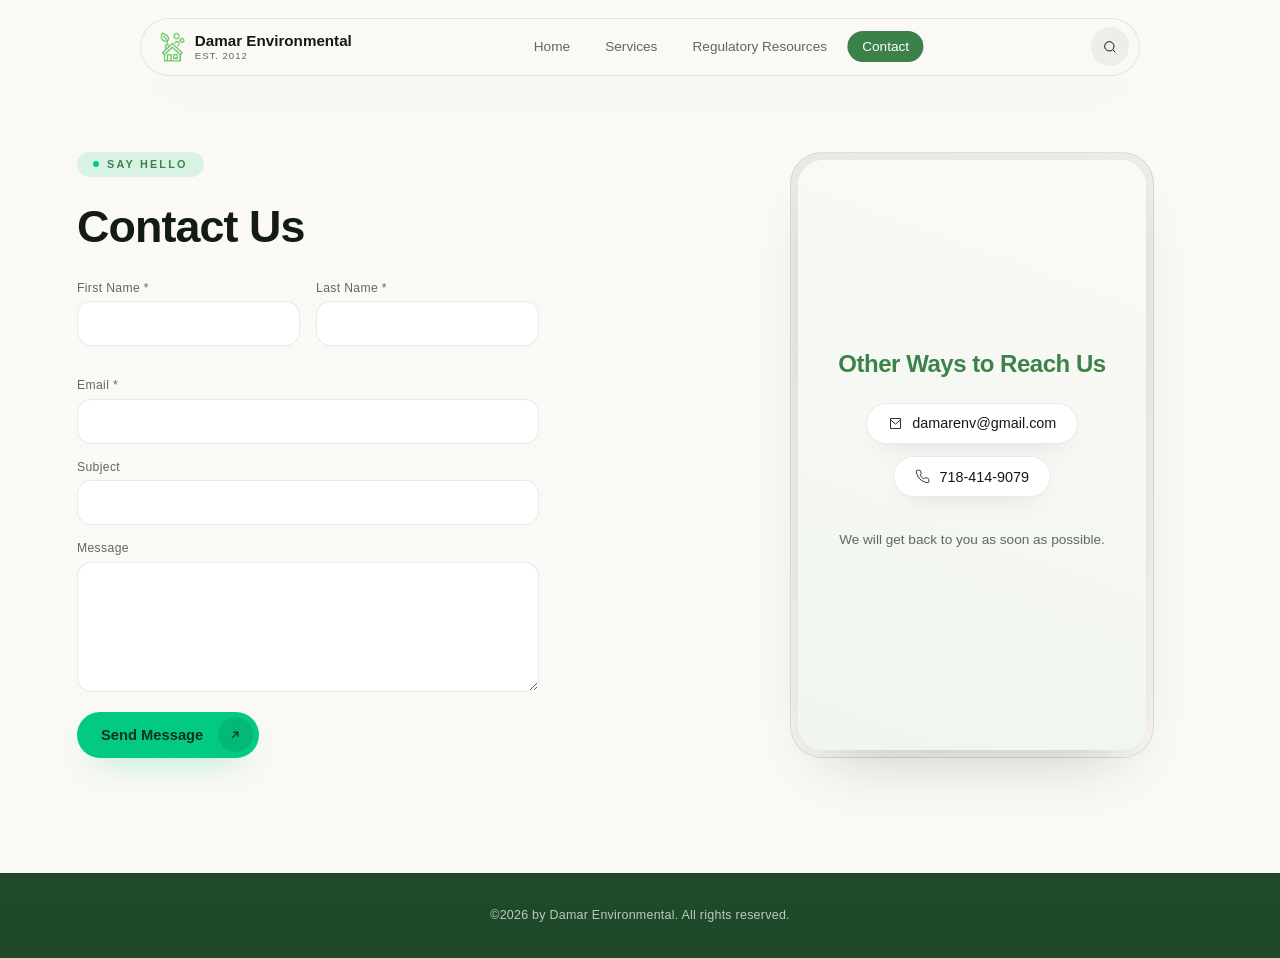
==== contact/index.html @ f77cf101 "Tighten vertical spacing between regulatory resource sections The Asbestos and Lead-Based Paint card" ====
<!DOCTYPE html>
<html lang="en">
<head>
<meta charset="UTF-8">
<meta name="viewport" content="width=device-width, initial-scale=1.0">
<title>Contact | Damar Environmental</title>
<link rel="stylesheet" href="../css/style.css">
</head>
<body>
<div class="grain"></div>

<nav class="site-nav">
  <div class="nav-row">
    <div class="brand">
      <img src="../images/logo-mark.png" alt="Damar Environmental logo" class="brand-logo">
      <div class="brand-text">
        <div class="name">Damar Environmental</div>
        <div class="est">Est. 2012</div>
      </div>
    </div>
    <ul class="main-nav">
      <li><a href="../index.html">Home</a></li>
      <li><a href="../services/index.html">Services</a></li>
      <li><a href="../regulatory-resources/index.html">Regulatory Resources</a></li>
      <li><a href="index.html" class="active">Contact</a></li>
    </ul>
    <div class="nav-actions">
      <button class="icon-btn search-btn" aria-label="Search" type="button">
        <svg class="icon-search" viewBox="0 0 24 24" fill="none" stroke="currentColor" stroke-width="1.4"><circle cx="11" cy="11" r="7"/><path d="M20 20l-3.5-3.5"/></svg>
        <svg class="icon-close" viewBox="0 0 24 24" fill="none" stroke="currentColor" stroke-width="1.4"><path d="M6 6l12 12M18 6L6 18"/></svg>
      </button>
      <button class="icon-btn nav-toggle" aria-label="Menu">
        <span></span><span></span><span></span>
      </button>
    </div>
    <div class="nav-search-wrap">
      <svg width="16" height="16" viewBox="0 0 24 24" fill="none" stroke="currentColor" stroke-width="1.4"><circle cx="11" cy="11" r="7"/><path d="M20 20l-3.5-3.5"/></svg>
      <input type="search" class="nav-search-input" placeholder="Search the regulations...">
    </div>
  </div>
</nav>

<div class="nav-overlay">
  <ul>
    <li><a href="../index.html">Home</a></li>
    <li><a href="../services/index.html">Services</a></li>
    <li><a href="../regulatory-resources/index.html">Regulatory Resources</a></li>
    <li><a href="index.html">Contact</a></li>
  </ul>
</div>

<section class="contact-wrap">
  <div class="container contact-form-col reveal">
    <div class="eyebrow">Say Hello</div>
    <h1>Contact Us</h1>
    <form onsubmit="alert('Thank You for Contacting Us!'); return false;">
      <div class="form-row">
        <div class="field">
          <label>First Name *</label>
          <input type="text" required>
        </div>
        <div class="field">
          <label>Last Name *</label>
          <input type="text" required>
        </div>
      </div>
      <div class="field">
        <label>Email *</label>
        <input type="email" required>
      </div>
      <div class="field">
        <label>Subject</label>
        <input type="text">
      </div>
      <div class="field">
        <label>Message</label>
        <textarea></textarea>
      </div>
      <button type="submit" class="btn">
        Send Message
        <span class="icon-circle">
          <svg width="14" height="14" viewBox="0 0 24 24" fill="none" stroke="currentColor" stroke-width="2"><path d="M7 17L17 7M9 7h8v8"/></svg>
        </span>
      </button>
    </form>
  </div>
  <div class="container contact-info-col reveal d1">
    <div class="bezel">
      <div class="bezel-inner" style="background-image:url('../images/building-bg.jpg');">
        <h2>Other Ways to Reach Us</h2>
        <div class="contact-chip">
          <svg width="15" height="15" viewBox="0 0 24 24" fill="none" stroke="currentColor" stroke-width="1.4"><path d="M4 4h16v16H4z"/><path d="M4 6l8 7 8-7"/></svg>
          damarenv@gmail.com
        </div>
        <div class="contact-chip">
          <svg width="15" height="15" viewBox="0 0 24 24" fill="none" stroke="currentColor" stroke-width="1.4"><path d="M22 16.9v3a2 2 0 0 1-2.2 2 19.8 19.8 0 0 1-8.6-3.1 19.5 19.5 0 0 1-6-6A19.8 19.8 0 0 1 2.1 4.2 2 2 0 0 1 4.1 2h3a2 2 0 0 1 2 1.7c.1.9.3 1.8.6 2.7a2 2 0 0 1-.5 2.1L8 9.7a16 16 0 0 0 6 6l1.2-1.2a2 2 0 0 1 2.1-.5c.9.3 1.8.5 2.7.6a2 2 0 0 1 1.7 2z"/></svg>
          718-414-9079
        </div>
        <p class="muted">We will get back to you as soon as possible.</p>
      </div>
    </div>
  </div>
</section>

<footer class="site-footer">
  &copy;2026 by Damar Environmental. All rights reserved.
</footer>

<script src="../js/main.js"></script>
</body>
</html>
---- css/style.css ----
@import url('https://api.fontshare.com/v2/css?f[]=clash-display@400,500,600,700&f[]=general-sans@400,500,600&display=optional');

:root {
  /* brand (kept from original site) */
  --green-dark: #3b8149;
  --green-deep: #1f4a2a;
  --green-accent: #02ca81;
  --green-accent-soft: rgba(2, 202, 129, 0.13);

  /* new premium neutrals */
  --bg: #faf9f5;
  --bg-alt: #eef4ee;
  --ink: #121a15;
  --ink-soft: #5c6862;
  --white: #ffffff;
  --hairline: rgba(18, 26, 21, 0.09);
  --hairline-on-dark: rgba(255, 255, 255, 0.14);

  --font-display: 'Clash Display', 'General Sans', 'Plus Jakarta Sans', sans-serif;
  --font-body: 'General Sans', 'Plus Jakarta Sans', sans-serif;

  --ease: cubic-bezier(0.32, 0.72, 0, 1);
  --ease-soft: cubic-bezier(0.22, 0.61, 0.36, 1);

  --section-py: clamp(4.5rem, 9vw, 8rem);
}

* { box-sizing: border-box; }

html { scroll-behavior: smooth; }

body {
  margin: 0;
  padding: 0;
  min-height: 100vh;
  display: flex;
  flex-direction: column;
  font-family: var(--font-body);
  color: var(--ink);
  background: var(--bg);
  -webkit-font-smoothing: antialiased;
}

a { color: inherit; text-decoration: none; }
img { max-width: 100%; display: block; }
ul { margin: 0; padding: 0; }

h1, h2, h3, h4 {
  font-family: var(--font-display);
  letter-spacing: -0.02em;
  margin: 0;
}

.container {
  max-width: 1180px;
  margin: 0 auto;
  padding: 0 clamp(1.5rem, 4vw, 3rem);
}

/* ---------- grain overlay ---------- */
.grain {
  position: fixed;
  inset: 0;
  z-index: 40;
  pointer-events: none;
  opacity: 0.035;
  mix-blend-mode: overlay;
  background-image: url("data:image/svg+xml,%3Csvg xmlns='http://www.w3.org/2000/svg' width='180' height='180'%3E%3Cfilter id='n'%3E%3CfeTurbulence type='fractalNoise' baseFrequency='0.9' numOctaves='2' stitchTiles='stitch'/%3E%3C/filter%3E%3Crect width='100%25' height='100%25' filter='url(%23n)'/%3E%3C/svg%3E");
}

/* ---------- eyebrow ---------- */
.eyebrow {
  display: inline-flex;
  align-items: center;
  gap: 0.5rem;
  padding: 0.4rem 1rem;
  border-radius: 999px;
  background: var(--green-accent-soft);
  color: var(--green-dark);
  font-size: 0.68rem;
  letter-spacing: 0.2em;
  text-transform: uppercase;
  font-weight: 600;
  margin-bottom: 1.5rem;
}

.eyebrow::before {
  content: "";
  width: 6px;
  height: 6px;
  border-radius: 50%;
  background: var(--green-accent);
  flex-shrink: 0;
}

.eyebrow.on-dark {
  background: rgba(255,255,255,0.12);
  color: #d8f5e6;
}
.eyebrow.on-dark::before { background: #b7f3d8; }

/* ---------- floating pill nav ---------- */
.site-nav {
  position: fixed;
  top: 1.1rem;
  left: 50%;
  transform: translateX(-50%);
  z-index: 100;
  width: min(1000px, calc(100% - 1.5rem));
  background: rgba(250, 249, 245, 0.72);
  backdrop-filter: blur(20px) saturate(160%);
  -webkit-backdrop-filter: blur(20px) saturate(160%);
  border: 1px solid var(--hairline);
  border-radius: 999px;
  box-shadow: 0 24px 48px -28px rgba(18, 26, 21, 0.35);
  transition: box-shadow 0.5s var(--ease);
}

.site-nav .nav-row {
  position: relative;
  display: flex;
  align-items: center;
  justify-content: space-between;
  gap: 1rem;
  padding: 0.55rem 0.6rem 0.55rem 1.1rem;
}

.brand, .main-nav {
  transition: opacity 0.35s var(--ease);
}

.site-nav.search-active .brand,
.site-nav.search-active .main-nav {
  opacity: 0;
  pointer-events: none;
}

.nav-actions { position: relative; z-index: 3; }

/* expanding search bar */
.nav-search-wrap {
  position: absolute;
  inset: 0.35rem 0.35rem 0.35rem 0.35rem;
  z-index: 2;
  border-radius: 999px;
  background: var(--bg);
  display: flex;
  align-items: center;
  gap: 0.7rem;
  padding: 0 0.5rem 0 1.3rem;
  transform-origin: right center;
  transform: scaleX(0.04);
  opacity: 0;
  pointer-events: none;
  transition: transform 0.65s var(--ease), opacity 0.35s var(--ease);
}

.site-nav.search-active .nav-search-wrap {
  transform: scaleX(1);
  opacity: 1;
  pointer-events: auto;
}

.nav-search-wrap svg {
  flex-shrink: 0;
  color: var(--ink-soft);
  opacity: 0;
  transition: opacity 0.3s var(--ease);
}

.nav-search-input {
  flex: 1;
  min-width: 0;
  border: none;
  background: transparent;
  font-family: inherit;
  font-size: 0.95rem;
  color: var(--ink);
  outline: none;
  opacity: 0;
  transition: opacity 0.3s var(--ease);
}

.site-nav.search-active .nav-search-wrap svg,
.site-nav.search-active .nav-search-input {
  opacity: 1;
  transition-delay: 0.2s;
}

.brand {
  display: flex;
  align-items: center;
  gap: 0.6rem;
  flex-shrink: 0;
}

.brand svg { flex-shrink: 0; }

.brand-logo {
  height: 34px;
  width: auto;
  flex-shrink: 0;
}

.brand-text .name {
  font-family: var(--font-display);
  font-weight: 600;
  font-size: 0.95rem;
  line-height: 1.15;
  color: var(--ink);
}

.brand-text .est {
  font-size: 0.6rem;
  letter-spacing: 0.1em;
  color: var(--ink-soft);
  text-transform: uppercase;
}

.main-nav {
  position: relative;
  display: flex;
  gap: 0.4rem;
  list-style: none;
  font-size: 0.85rem;
  font-weight: 500;
}

.main-nav a {
  position: relative;
  z-index: 1;
  display: block;
  padding: 0.5rem 0.9rem;
  border-radius: 999px;
  color: var(--ink-soft);
  transition: color 0.4s var(--ease);
}

.main-nav a:hover { color: var(--ink); }

.main-nav a.pill-target { color: var(--white); }

.nav-pill {
  position: absolute;
  top: 0;
  left: 0;
  z-index: 0;
  border-radius: 999px;
  background: var(--green-dark);
  pointer-events: none;
  transition: transform 0.5s var(--ease), width 0.5s var(--ease), height 0.5s var(--ease);
}

.nav-pill.no-anim { transition: none; }

.nav-actions {
  display: flex;
  align-items: center;
  gap: 0.5rem;
}

.icon-btn {
  width: 2.4rem;
  height: 2.4rem;
  border-radius: 50%;
  display: inline-flex;
  align-items: center;
  justify-content: center;
  background: rgba(18,26,21,0.05);
  border: none;
  cursor: pointer;
  flex-shrink: 0;
  transition: background 0.4s var(--ease);
}

.icon-btn:hover { background: rgba(18,26,21,0.1); }

.icon-btn svg { width: 16px; height: 16px; }

.search-btn { position: relative; }

.search-btn svg {
  position: absolute;
  top: 50%;
  left: 50%;
  transform: translate(-50%, -50%);
  transition: opacity 0.35s var(--ease), transform 0.35s var(--ease);
}

.search-btn .icon-close { opacity: 0; transform: translate(-50%, -50%) rotate(-45deg); }

.site-nav.search-active .search-btn .icon-search { opacity: 0; transform: translate(-50%, -50%) rotate(45deg); }
.site-nav.search-active .search-btn .icon-close { opacity: 1; transform: translate(-50%, -50%) rotate(0deg); }

/* hamburger (mobile only) */
.nav-toggle {
  display: none;
  position: relative;
}

.nav-toggle span {
  position: absolute;
  left: 0.7rem;
  right: 0.7rem;
  height: 1px;
  background: var(--ink);
  transition: transform 0.5s var(--ease), opacity 0.3s var(--ease), top 0.5s var(--ease);
}

.nav-toggle span:nth-child(1) { top: 0.9rem; }
.nav-toggle span:nth-child(2) { top: 1.3rem; }
.nav-toggle span:nth-child(3) { top: 1.7rem; }

body.nav-open .nav-toggle span:nth-child(1) { top: 1.3rem; transform: rotate(45deg); }
body.nav-open .nav-toggle span:nth-child(2) { opacity: 0; }
body.nav-open .nav-toggle span:nth-child(3) { top: 1.3rem; transform: rotate(-45deg); }

.nav-overlay {
  position: fixed;
  inset: 0;
  z-index: 90;
  background: rgba(250,249,245,0.88);
  backdrop-filter: blur(30px);
  -webkit-backdrop-filter: blur(30px);
  display: flex;
  align-items: center;
  justify-content: center;
  opacity: 0;
  pointer-events: none;
  transition: opacity 0.5s var(--ease);
}

body.nav-open .nav-overlay { opacity: 1; pointer-events: auto; }

.nav-overlay ul {
  list-style: none;
  text-align: center;
}

.nav-overlay li { margin: 0.4rem 0; overflow: hidden; }

.nav-overlay a {
  display: inline-block;
  font-family: var(--font-display);
  font-size: clamp(1.8rem, 6vw, 3rem);
  font-weight: 500;
  color: var(--ink);
  transform: translateY(3rem);
  opacity: 0;
  transition: transform 0.7s var(--ease-soft), opacity 0.7s var(--ease-soft), color 0.3s;
}

body.nav-open .nav-overlay a { transform: translateY(0); opacity: 1; }
body.nav-open .nav-overlay li:nth-child(1) a { transition-delay: 0.05s; }
body.nav-open .nav-overlay li:nth-child(2) a { transition-delay: 0.12s; }
body.nav-open .nav-overlay li:nth-child(3) a { transition-delay: 0.19s; }
body.nav-open .nav-overlay li:nth-child(4) a { transition-delay: 0.26s; }

.nav-overlay a:hover { color: var(--green-dark); }

@media (max-width: 860px) {
  .main-nav, .nav-actions .icon-btn.search-btn, .nav-search-wrap { display: none; }
  .nav-toggle { display: block; width: 2.4rem; height: 2.4rem; }
}

/* ---------- buttons ---------- */
.btn {
  display: inline-flex;
  align-items: center;
  gap: 0.9rem;
  background: var(--green-accent);
  color: #06301f;
  font-family: var(--font-body);
  font-weight: 600;
  font-size: 0.92rem;
  padding: 0.35rem 0.4rem 0.35rem 1.5rem;
  border-radius: 999px;
  border: none;
  cursor: pointer;
  transition: transform 0.5s var(--ease), box-shadow 0.5s var(--ease);
  box-shadow: 0 16px 32px -18px rgba(2, 202, 129, 0.6);
}

.btn:active { transform: scale(0.97); }
.btn:hover { box-shadow: 0 20px 40px -16px rgba(2, 202, 129, 0.75); }

.btn .icon-circle {
  width: 2.2rem;
  height: 2.2rem;
  border-radius: 50%;
  background: rgba(6, 48, 31, 0.12);
  display: flex;
  align-items: center;
  justify-content: center;
  transition: transform 0.5s var(--ease);
  flex-shrink: 0;
}

.btn:hover .icon-circle { transform: translate(2px, -2px) scale(1.06); }

.btn.ghost {
  background: transparent;
  color: var(--ink);
  border: 1px solid var(--hairline);
  box-shadow: none;
}

.btn.ghost .icon-circle { background: rgba(18,26,21,0.06); }

.btn.on-dark {
  color: var(--white);
  background: rgba(255,255,255,0.12);
  border: 1px solid var(--hairline-on-dark);
  box-shadow: none;
}
.btn.on-dark .icon-circle { background: rgba(255,255,255,0.14); }

/* ---------- double-bezel cards ---------- */
.bezel {
  padding: 0.45rem;
  border-radius: 2rem;
  background: linear-gradient(160deg, rgba(18,26,21,0.07), rgba(18,26,21,0.015));
  border: 1px solid var(--hairline);
}

.bezel-inner {
  border-radius: 1.6rem;
  background: var(--white);
  box-shadow: inset 0 1px 1px rgba(255,255,255,0.7), 0 30px 60px -30px rgba(18, 26, 21, 0.25);
  padding: 2.2rem;
  height: 100%;
}

.bezel.on-green {
  background: rgba(255,255,255,0.1);
  border-color: rgba(255,255,255,0.16);
}
.bezel.on-green .bezel-inner {
  background: rgba(255,255,255,0.07);
  backdrop-filter: blur(16px);
  box-shadow: inset 0 1px 1px rgba(255,255,255,0.18);
  color: rgba(255,255,255,0.92);
}

/* ---------- footer ---------- */
.site-footer {
  background: var(--green-deep);
  color: rgba(255,255,255,0.7);
  text-align: center;
  padding: 2.2rem 1rem;
  font-size: 0.78rem;
  letter-spacing: 0.02em;
  margin-top: auto;
}

/* ---------- reveal-on-scroll ---------- */
.reveal {
  opacity: 0;
  transform: translateY(3.2rem);
  filter: blur(6px);
  transition: opacity 1s var(--ease-soft), transform 1s var(--ease-soft), filter 1s var(--ease-soft);
}
.reveal.is-visible { opacity: 1; transform: none; filter: blur(0); }
.reveal.d1 { transition-delay: 0.08s; }
.reveal.d2 { transition-delay: 0.16s; }
.reveal.d3 { transition-delay: 0.24s; }
.reveal.d4 { transition-delay: 0.32s; }

/* ================= HOME ================= */
.hero {
  padding: clamp(7.5rem, 14vw, 10rem) 0 clamp(3rem, 6vw, 5rem);
}

.hero-grid {
  display: grid;
  grid-template-columns: 1.05fr 0.95fr;
  gap: clamp(2rem, 5vw, 4rem);
  align-items: center;
}

.hero h1 {
  font-size: clamp(2.6rem, 5vw, 4.4rem);
  font-weight: 600;
  line-height: 1.04;
  color: var(--ink);
  margin-bottom: 1.6rem;
}

.hero p.lede {
  font-size: 1.08rem;
  line-height: 1.7;
  color: var(--ink-soft);
  max-width: 46ch;
  margin-bottom: 2.2rem;
}

.hero-media {
  position: relative;
  border-radius: 2.2rem;
  overflow: hidden;
  aspect-ratio: 4 / 5;
  transform: rotate(1.5deg);
  box-shadow: 0 60px 90px -40px rgba(18,26,21,0.35);
}

.hero-media video, .hero-media img {
  position: absolute;
  inset: 0;
  width: 100%;
  height: 100%;
  object-fit: cover;
}

.hero-media::after {
  content: "";
  position: absolute;
  inset: 0;
  background: linear-gradient(200deg, rgba(31,74,42,0.05), rgba(18,26,21,0.55));
}

@media (max-width: 860px) {
  .hero-grid { grid-template-columns: 1fr; }
  .hero-media { transform: none; aspect-ratio: 16/10; order: -1; }
}

/* vendors band */
.vendors-band {
  background: var(--green-dark);
  background-image: radial-gradient(circle at 15% 20%, rgba(2,202,129,0.35), transparent 45%),
                     radial-gradient(circle at 85% 80%, rgba(2,202,129,0.2), transparent 50%);
  color: #fff;
  padding: var(--section-py) 0;
}

.vendors-band h2 {
  font-size: clamp(1.6rem, 3vw, 2.2rem);
  font-weight: 500;
  max-width: 30ch;
  margin-bottom: 2.8rem;
}

.vendor-grid {
  display: grid;
  grid-template-columns: repeat(6, 1fr);
  grid-auto-rows: minmax(110px, auto);
  gap: 1rem;
}

.vendor-grid .bezel:nth-child(1) { grid-column: span 3; }
.vendor-grid .bezel:nth-child(2) { grid-column: span 2; }
.vendor-grid .bezel:nth-child(3) { grid-column: span 1; }
.vendor-grid .bezel:nth-child(4) { grid-column: span 2; }
.vendor-grid .bezel:nth-child(5) { grid-column: span 4; }

.vendor-grid .bezel-inner {
  display: flex;
  align-items: center;
  padding: 1.3rem 1.5rem;
  font-size: 0.92rem;
  font-weight: 500;
}

@media (max-width: 860px) {
  .vendor-grid { grid-template-columns: 1fr; }
  .vendor-grid .bezel { grid-column: span 1 !important; }
}

/* contact CTA band (home) */
.home-cta {
  padding: var(--section-py) 0;
  text-align: center;
}

.home-cta h2 {
  font-size: clamp(1.8rem, 3.4vw, 2.6rem);
  font-weight: 500;
  max-width: 22ch;
  margin: 0 auto 2.4rem;
}

.signup-row {
  display: flex;
  gap: 0.7rem;
  flex-wrap: wrap;
  justify-content: center;
  max-width: 520px;
  margin: 0 auto;
}

.signup-row input[type="email"] {
  flex: 1 1 240px;
  padding: 1rem 1.4rem;
  border-radius: 999px;
  border: 1px solid var(--hairline);
  background: var(--white);
  font-family: inherit;
  font-size: 0.92rem;
}

.signup-row input[type="email"]:focus {
  outline: none;
  border-color: var(--green-accent);
  box-shadow: 0 0 0 4px var(--green-accent-soft);
}

/* ================= PAGE BANNER (services / regulatory) ================= */
.page-banner {
  padding: clamp(8rem, 15vw, 11rem) 0 clamp(3rem, 6vw, 4rem);
  text-align: center;
}

.page-banner h1 {
  font-size: clamp(2.6rem, 6vw, 4.4rem);
  font-weight: 600;
  color: var(--ink);
  margin-bottom: 0.9rem;
}

.page-banner p { color: var(--ink-soft); font-size: 1rem; }

/* ================= SERVICES ================= */
.service-block { padding: var(--section-py) 0; }
.service-block.tight { padding-top: 0; }

.service-block h2 {
  color: var(--green-dark);
  font-size: clamp(1.4rem, 2.4vw, 1.8rem);
  font-weight: 600;
  margin-bottom: 1.3rem;
}

.service-block h3 {
  font-size: 1.1rem;
  font-weight: 600;
  color: var(--ink);
  margin: 1.8rem 0 0.7rem;
}

.service-block p, .service-block li {
  line-height: 1.75;
  color: var(--ink-soft);
  font-size: 0.98rem;
}

.service-block ul { padding-left: 1.2rem; }
.service-block li { margin-bottom: 0.4rem; }

.service-flex {
  display: grid;
  grid-template-columns: 1.4fr 1fr;
  gap: clamp(2rem, 5vw, 3.5rem);
  align-items: start;
}

@media (max-width: 860px) {
  .service-flex { grid-template-columns: 1fr; }
}

/* photo-bg cascade sections */
.photo-cascade {
  position: relative;
  padding: clamp(1.25rem, 2.5vw, 2rem) 0;
}

.photo-cascade:first-of-type { padding-top: clamp(2.5rem, 5vw, 4rem); }
.photo-cascade:last-of-type { padding-bottom: clamp(2.5rem, 5vw, 4rem); }

.photo-cascade-media {
  position: relative;
  border-radius: 2.2rem;
  overflow: hidden;
  min-height: 420px;
  background-size: cover;
  background-position: center;
  box-shadow: 0 50px 80px -40px rgba(18,26,21,0.35);
}

.photo-cascade-media::after {
  content: "";
  position: absolute;
  inset: 0;
  background: linear-gradient(200deg, rgba(31,74,42,0.15), rgba(18,26,21,0.72));
}

.photo-cascade-text {
  position: relative;
  z-index: 2;
  margin-top: -6rem;
  margin-left: clamp(1rem, 6vw, 4rem);
  max-width: 640px;
  transform: rotate(-1.2deg);
}

.photo-cascade-text .bezel-inner {
  padding: 2.4rem clamp(1.6rem, 4vw, 3rem);
  background: rgba(18, 26, 21, 0.85);
  backdrop-filter: blur(24px);
  -webkit-backdrop-filter: blur(24px);
  box-shadow: 0 30px 60px -30px rgba(18, 26, 21, 0.55);
}

.photo-cascade-text h2 { color: #fff; margin-bottom: 1rem; }
.photo-cascade-text p, .photo-cascade-text li { color: rgba(255,255,255,0.88); }
.photo-cascade-text ul { padding-left: 1.2rem; }

@media (max-width: 860px) {
  .photo-cascade-text { margin-top: 1.5rem; margin-left: 0; transform: none; }
}

.cta-block {
  text-align: center;
  padding: var(--section-py) 0 calc(var(--section-py) + 1rem);
}

.cta-block p {
  font-family: var(--font-display);
  font-weight: 500;
  font-size: clamp(1.3rem, 2.6vw, 1.9rem);
  max-width: 24ch;
  margin: 0 auto 2rem;
  line-height: 1.35;
  color: var(--ink);
}

/* ================= REGULATORY RESOURCES ================= */
.reg-section { padding: clamp(1.5rem, 3vw, 2.5rem) 0; }
.reg-section.tight { padding-top: 0; }
.reg-section:first-of-type { padding-top: clamp(2.5rem, 5vw, 4rem); }
.reg-section:last-of-type { padding-bottom: clamp(3.5rem, 7vw, 5.5rem); }

.reg-section > .container > h2 {
  color: var(--green-dark);
  font-size: clamp(1.4rem, 2.6vw, 1.9rem);
  font-weight: 600;
  margin-bottom: 2.2rem;
}

.reg-columns {
  display: grid;
  grid-template-columns: repeat(auto-fit, minmax(240px, 1fr));
  gap: 1.2rem;
}

.reg-columns .bezel-inner { padding: 1.8rem; }

.reg-columns h3 {
  font-size: 0.95rem;
  font-weight: 600;
  color: var(--ink);
  margin: 0 0 1rem;
  display: flex;
  align-items: center;
  gap: 0.6rem;
}

.reg-columns h3 svg { flex-shrink: 0; }

.reg-columns ul { list-style: none; }
.reg-columns li { margin-bottom: 0.9rem; padding-bottom: 0.9rem; border-bottom: 1px solid var(--hairline); }
.reg-columns li:last-child { margin-bottom: 0; padding-bottom: 0; border-bottom: none; }

.reg-columns a {
  color: var(--ink-soft);
  font-size: 0.86rem;
  line-height: 1.5;
  transition: color 0.3s;
}
.reg-columns a:hover { color: var(--green-dark); }

.reg-divider {
  height: 1px;
  background: var(--hairline);
  margin: 0;
}

/* ================= CONTACT ================= */
.contact-wrap {
  display: grid;
  grid-template-columns: 1fr 1fr;
  gap: clamp(1.5rem, 4vw, 3rem);
  padding: clamp(7.5rem, 13vw, 9.5rem) 0 var(--section-py);
}

@media (max-width: 860px) {
  .contact-wrap { grid-template-columns: 1fr; }
}

.contact-form-col h1 {
  font-size: clamp(2rem, 4vw, 2.8rem);
  font-weight: 600;
  margin-bottom: 1.8rem;
}

.form-row { display: flex; gap: 1rem; margin-bottom: 1rem; flex-wrap: wrap; }
.form-row > div { flex: 1 1 200px; }

.field { margin-bottom: 1rem; }

.field label {
  display: block;
  font-size: 0.76rem;
  color: var(--ink-soft);
  margin-bottom: 0.4rem;
  letter-spacing: 0.03em;
}

.field input, .field textarea {
  width: 100%;
  border: 1px solid var(--hairline);
  background: var(--white);
  color: var(--ink);
  border-radius: 0.9rem;
  padding: 0.85rem 1rem;
  font-family: inherit;
  font-size: 0.92rem;
  transition: border-color 0.3s, box-shadow 0.3s;
}

.field input:focus, .field textarea:focus {
  outline: none;
  border-color: var(--green-accent);
  box-shadow: 0 0 0 4px var(--green-accent-soft);
}

.field textarea { min-height: 130px; resize: vertical; }

.contact-info-col .bezel { height: 100%; }
.contact-info-col .bezel-inner {
  height: 100%;
  background-size: cover;
  background-position: center;
  position: relative;
  display: flex;
  flex-direction: column;
  align-items: center;
  justify-content: center;
  text-align: center;
  padding: 2.5rem;
  overflow: hidden;
}

.contact-info-col .bezel-inner::before {
  content: "";
  position: absolute;
  inset: 0;
  background: linear-gradient(200deg, rgba(250,249,245,0.94), rgba(238,244,238,0.88));
}

.contact-info-col .bezel-inner > * { position: relative; z-index: 1; }

.contact-info-col h2 {
  color: var(--green-dark);
  font-size: 1.5rem;
  font-weight: 600;
  margin-bottom: 1.6rem;
}

.contact-chip {
  display: inline-flex;
  align-items: center;
  gap: 0.6rem;
  background: var(--white);
  border: 1px solid var(--hairline);
  border-radius: 999px;
  padding: 0.7rem 1.3rem;
  margin-bottom: 0.8rem;
  font-size: 0.9rem;
  box-shadow: 0 12px 24px -16px rgba(18,26,21,0.2);
}

.contact-info-col .muted { color: var(--ink-soft); font-size: 0.85rem; margin-top: 1.4rem; }
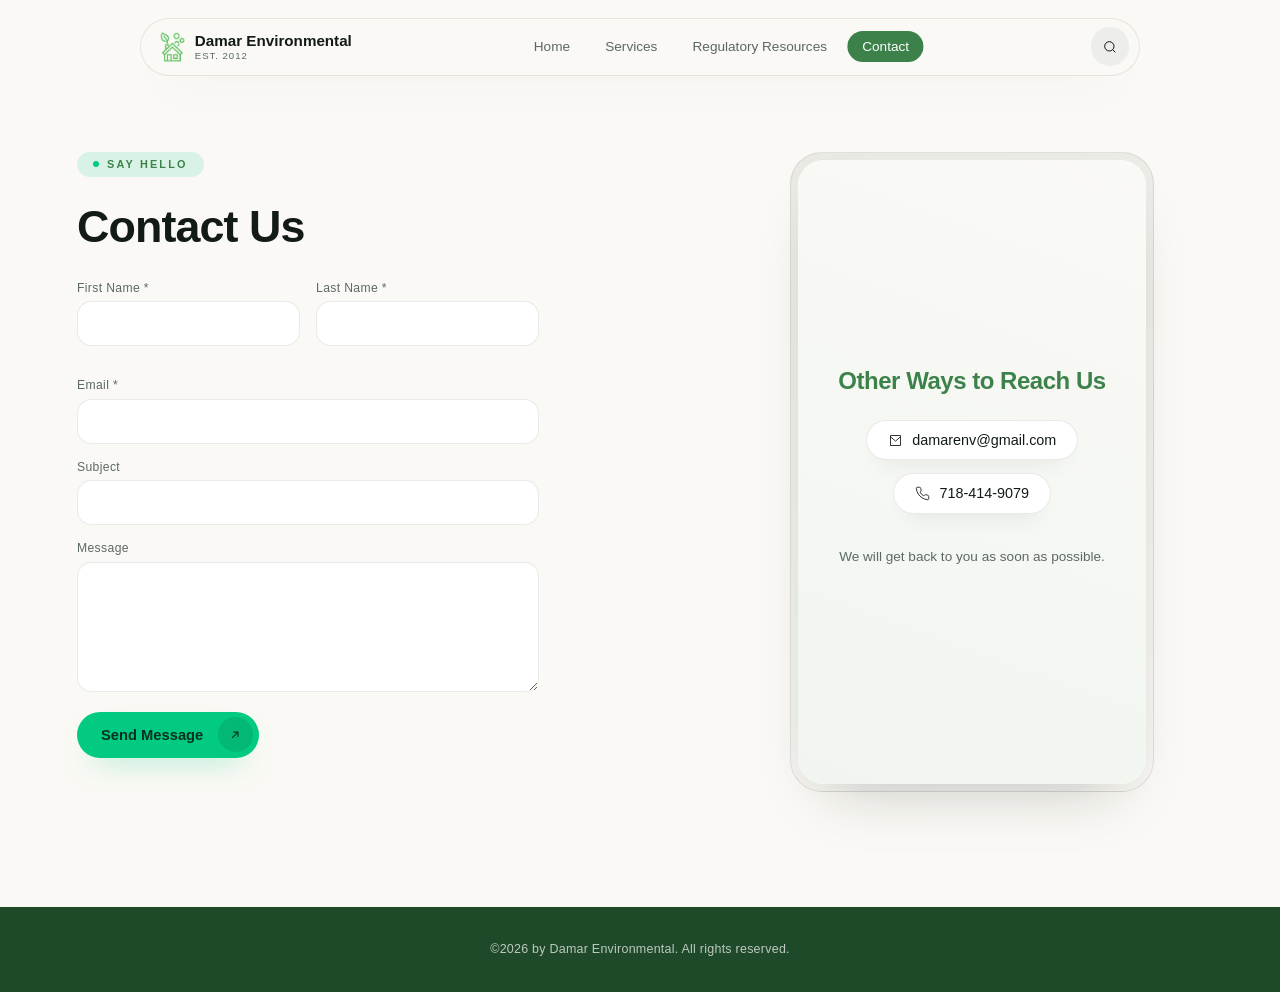
==== commit 4306affe: "Working contact form via formspree" ====
--- a/contact/index.html
+++ b/contact/index.html
@@ -41,6 +41,10 @@
 </nav>
 
 <div class="nav-overlay">
+  <div class="nav-overlay-search">
+    <svg width="16" height="16" viewBox="0 0 24 24" fill="none" stroke="currentColor" stroke-width="1.4"><circle cx="11" cy="11" r="7"/><path d="M20 20l-3.5-3.5"/></svg>
+    <input type="search" class="overlay-search-input" placeholder="Search the regulations...">
+  </div>
   <ul>
     <li><a href="../index.html">Home</a></li>
     <li><a href="../services/index.html">Services</a></li>
@@ -53,49 +57,50 @@
   <div class="container contact-form-col reveal">
     <div class="eyebrow">Say Hello</div>
     <h1>Contact Us</h1>
-    <form onsubmit="alert('Thank You for Contacting Us!'); return false;">
+    <form id="contactForm">
       <div class="form-row">
         <div class="field">
           <label>First Name *</label>
-          <input type="text" required>
+          <input type="text" name="firstName" required>
         </div>
         <div class="field">
           <label>Last Name *</label>
-          <input type="text" required>
+          <input type="text" name="lastName" required>
         </div>
       </div>
       <div class="field">
         <label>Email *</label>
-        <input type="email" required>
+        <input type="email" name="email" required>
       </div>
       <div class="field">
         <label>Subject</label>
-        <input type="text">
+        <input type="text" name="subject">
       </div>
       <div class="field">
         <label>Message</label>
-        <textarea></textarea>
+        <textarea name="message"></textarea>
       </div>
       <button type="submit" class="btn">
-        Send Message
+        <span class="btn-label">Send Message</span>
         <span class="icon-circle">
           <svg width="14" height="14" viewBox="0 0 24 24" fill="none" stroke="currentColor" stroke-width="2"><path d="M7 17L17 7M9 7h8v8"/></svg>
         </span>
       </button>
+      <p class="form-status" id="formStatus" role="status" aria-live="polite"></p>
     </form>
   </div>
   <div class="container contact-info-col reveal d1">
     <div class="bezel">
       <div class="bezel-inner" style="background-image:url('../images/building-bg.jpg');">
         <h2>Other Ways to Reach Us</h2>
-        <div class="contact-chip">
+        <a class="contact-chip" href="mailto:damarenv@gmail.com">
           <svg width="15" height="15" viewBox="0 0 24 24" fill="none" stroke="currentColor" stroke-width="1.4"><path d="M4 4h16v16H4z"/><path d="M4 6l8 7 8-7"/></svg>
           damarenv@gmail.com
-        </div>
-        <div class="contact-chip">
+        </a>
+        <a class="contact-chip" href="tel:+17184149079">
           <svg width="15" height="15" viewBox="0 0 24 24" fill="none" stroke="currentColor" stroke-width="1.4"><path d="M22 16.9v3a2 2 0 0 1-2.2 2 19.8 19.8 0 0 1-8.6-3.1 19.5 19.5 0 0 1-6-6A19.8 19.8 0 0 1 2.1 4.2 2 2 0 0 1 4.1 2h3a2 2 0 0 1 2 1.7c.1.9.3 1.8.6 2.7a2 2 0 0 1-.5 2.1L8 9.7a16 16 0 0 0 6 6l1.2-1.2a2 2 0 0 1 2.1-.5c.9.3 1.8.5 2.7.6a2 2 0 0 1 1.7 2z"/></svg>
           718-414-9079
-        </div>
+        </a>
         <p class="muted">We will get back to you as soon as possible.</p>
       </div>
     </div>
@@ -106,6 +111,9 @@
   &copy;2026 by Damar Environmental. All rights reserved.
 </footer>
 
+<script src="../js/search-data.js"></script>
+<script src="../js/search-core.js"></script>
+<script src="../js/contact-form.js"></script>
 <script src="../js/main.js"></script>
 </body>
 </html>
--- a/css/style.css
+++ b/css/style.css
@@ -181,10 +181,112 @@
   transition: opacity 0.3s var(--ease);
 }
 
+.nav-search-input::-webkit-search-cancel-button,
+.nav-search-input::-webkit-search-decoration {
+  display: none;
+  -webkit-appearance: none;
+}
+
 .site-nav.search-active .nav-search-wrap svg,
 .site-nav.search-active .nav-search-input {
   opacity: 1;
   transition-delay: 0.2s;
+}
+
+/* live search dropdown (desktop pill) */
+.nav-search-results {
+  position: absolute;
+  top: calc(100% + 0.7rem);
+  left: 0;
+  right: 0;
+  z-index: 5;
+  background: rgba(250, 249, 245, 0.94);
+  backdrop-filter: blur(24px) saturate(160%);
+  -webkit-backdrop-filter: blur(24px) saturate(160%);
+  border: 1px solid var(--hairline);
+  border-radius: 1.4rem;
+  box-shadow: 0 30px 60px -24px rgba(18, 26, 21, 0.35);
+  padding: 0.4rem;
+  transform-origin: top center;
+  transform: translateY(-8px) scale(0.98);
+  opacity: 0;
+  pointer-events: none;
+  transition: opacity 0.35s var(--ease), transform 0.35s var(--ease);
+}
+
+.nav-search-results.is-open { opacity: 1; transform: translateY(0) scale(1); pointer-events: auto; }
+
+.nav-search-result-item,
+.nav-search-view-all {
+  display: flex;
+  align-items: center;
+  gap: 0.6rem;
+  width: 100%;
+  padding: 0.65rem 0.9rem;
+  border-radius: 0.9rem;
+  border: none;
+  background: transparent;
+  font-family: inherit;
+  text-align: left;
+  text-decoration: none;
+  cursor: pointer;
+  transition: background 0.3s var(--ease);
+}
+
+.nav-search-result-item:hover, .nav-search-result-item:focus-visible,
+.nav-search-view-all:hover, .nav-search-view-all:focus-visible {
+  background: rgba(18, 26, 21, 0.05);
+}
+
+.nav-search-result-item { flex-direction: column; align-items: flex-start; gap: 0.25rem; }
+
+.nav-search-result-tag {
+  font-size: 0.62rem;
+  letter-spacing: 0.07em;
+  text-transform: uppercase;
+  font-weight: 600;
+  color: var(--green-dark);
+}
+
+.nav-search-result-title {
+  font-size: 0.86rem;
+  font-weight: 600;
+  color: var(--ink);
+  line-height: 1.4;
+}
+
+.nav-search-view-all {
+  justify-content: space-between;
+  margin-top: 0.15rem;
+  font-size: 0.8rem;
+  font-weight: 600;
+  color: var(--green-dark);
+}
+
+.nav-search-view-all svg { flex-shrink: 0; }
+
+.nav-search-empty {
+  padding: 0.9rem;
+  font-size: 0.82rem;
+  color: var(--ink-soft);
+  text-align: center;
+}
+
+/* live search dropdown (mobile overlay) */
+.overlay-search-results {
+  width: min(320px, 82vw);
+  max-height: 0;
+  overflow: hidden;
+  opacity: 0;
+  margin-bottom: 0;
+  transition: max-height 0.4s var(--ease), opacity 0.3s var(--ease), margin-bottom 0.4s var(--ease);
+}
+
+.overlay-search-results.is-open {
+  max-height: 50vh;
+  overflow-y: auto;
+  opacity: 1;
+  margin-bottom: 1.6rem;
 }
 
 .brand {
@@ -323,6 +425,7 @@
   backdrop-filter: blur(30px);
   -webkit-backdrop-filter: blur(30px);
   display: flex;
+  flex-direction: column;
   align-items: center;
   justify-content: center;
   opacity: 0;
@@ -555,14 +658,55 @@
 .vendor-grid .bezel-inner {
   display: flex;
   align-items: center;
+  justify-content: center;
   padding: 1.3rem 1.5rem;
   font-size: 0.92rem;
   font-weight: 500;
 }
 
+.vendor-card {
+  flex-direction: column;
+  gap: 1rem;
+  text-align: center;
+}
+
+.vendor-logo {
+  width: min(190px, 100%);
+  max-height: 54px;
+  object-fit: contain;
+  filter: drop-shadow(0 10px 16px rgba(0,0,0,0.2));
+}
+
+.vendor-logo.nys-logo {
+  max-height: 38px;
+  width: 150px;
+}
+
+.vendor-logo.seal-logo {
+  max-height: 74px;
+  width: 74px;
+}
+
+.insurance-card {
+  gap: 1.2rem;
+}
+
+.insurance-logos {
+  display: grid;
+  grid-template-columns: repeat(2, minmax(120px, 1fr));
+  gap: 1rem;
+  align-items: center;
+  width: min(420px, 100%);
+}
+
+.insurance-logos .vendor-logo {
+  justify-self: center;
+}
+
 @media (max-width: 860px) {
   .vendor-grid { grid-template-columns: 1fr; }
   .vendor-grid .bezel { grid-column: span 1 !important; }
+  .insurance-logos { grid-template-columns: 1fr; }
 }
 
 /* contact CTA band (home) */
@@ -581,26 +725,9 @@
 .signup-row {
   display: flex;
   gap: 0.7rem;
-  flex-wrap: wrap;
   justify-content: center;
   max-width: 520px;
   margin: 0 auto;
-}
-
-.signup-row input[type="email"] {
-  flex: 1 1 240px;
-  padding: 1rem 1.4rem;
-  border-radius: 999px;
-  border: 1px solid var(--hairline);
-  background: var(--white);
-  font-family: inherit;
-  font-size: 0.92rem;
-}
-
-.signup-row input[type="email"]:focus {
-  outline: none;
-  border-color: var(--green-accent);
-  box-shadow: 0 0 0 4px var(--green-accent-soft);
 }
 
 /* ================= PAGE BANNER (services / regulatory) ================= */
@@ -773,6 +900,204 @@
   margin: 0;
 }
 
+/* ================= SEARCH RESULTS ================= */
+.search-page-bar {
+  display: flex;
+  align-items: center;
+  gap: 0.7rem;
+  max-width: 520px;
+  margin: 0 auto 1.4rem;
+  padding: 0.9rem 1.4rem;
+  border-radius: 999px;
+  background: var(--white);
+  border: 1px solid var(--hairline);
+  box-shadow: 0 20px 40px -28px rgba(18, 26, 21, 0.3);
+  transition: border-color 0.3s, box-shadow 0.3s;
+}
+
+.search-page-bar:focus-within {
+  border-color: var(--green-accent);
+  box-shadow: 0 0 0 4px var(--green-accent-soft);
+}
+
+.search-page-bar svg { flex-shrink: 0; color: var(--ink-soft); }
+
+.search-page-bar input {
+  flex: 1;
+  min-width: 0;
+  border: none;
+  outline: none;
+  background: transparent;
+  font-family: inherit;
+  font-size: 0.95rem;
+  color: var(--ink);
+}
+
+.search-page-bar input::-webkit-search-cancel-button,
+.search-page-bar input::-webkit-search-decoration {
+  display: none;
+  -webkit-appearance: none;
+}
+
+.search-banner { padding-bottom: 0; }
+
+.search-meta {
+  text-align: center;
+  color: var(--ink-soft);
+  font-size: 0.86rem;
+}
+
+.search-results-section { padding-top: clamp(1.5rem, 3vw, 2rem); }
+
+.search-results-list {
+  display: grid;
+  grid-template-columns: 1fr;
+  gap: 1rem;
+  max-width: 780px;
+  margin: 0 auto;
+}
+
+.result-card {
+  display: block;
+  text-decoration: none;
+  transition: transform 0.5s var(--ease);
+}
+
+.result-card:hover { transform: translateY(-3px); }
+
+.result-card .bezel-inner { padding: 1.8rem 2rem; transition: box-shadow 0.5s var(--ease); }
+
+.result-card:hover .bezel-inner {
+  box-shadow: inset 0 1px 1px rgba(255,255,255,0.7), 0 34px 64px -28px rgba(18, 26, 21, 0.32);
+}
+
+.result-tags { display: flex; gap: 0.5rem; margin-bottom: 0.9rem; flex-wrap: wrap; }
+
+.result-tag {
+  display: inline-flex;
+  align-items: center;
+  padding: 0.32rem 0.85rem;
+  border-radius: 999px;
+  background: rgba(18, 26, 21, 0.06);
+  color: var(--ink-soft);
+  font-size: 0.65rem;
+  letter-spacing: 0.08em;
+  text-transform: uppercase;
+  font-weight: 600;
+}
+
+.result-tag.accent { background: var(--green-accent-soft); color: var(--green-dark); }
+
+.result-title {
+  font-family: var(--font-display);
+  font-size: 1.05rem;
+  font-weight: 600;
+  color: var(--ink);
+  line-height: 1.4;
+  margin-bottom: 0.6rem;
+}
+
+.result-snippet {
+  color: var(--ink-soft);
+  font-size: 0.9rem;
+  line-height: 1.65;
+  margin-bottom: 1.1rem;
+}
+
+.result-link {
+  display: inline-flex;
+  align-items: center;
+  gap: 0.6rem;
+  font-size: 0.82rem;
+  font-weight: 600;
+  color: var(--green-dark);
+}
+
+.result-link .icon-circle.small {
+  width: 1.7rem;
+  height: 1.7rem;
+  border-radius: 50%;
+  background: var(--green-accent-soft);
+  display: flex;
+  align-items: center;
+  justify-content: center;
+  flex-shrink: 0;
+  transition: transform 0.5s var(--ease);
+}
+
+.result-card:hover .result-link .icon-circle.small { transform: translate(2px, -2px) scale(1.06); }
+
+mark {
+  background: var(--green-accent-soft);
+  color: var(--green-dark);
+  border-radius: 0.25em;
+  padding: 0 0.15em;
+}
+
+.search-empty {
+  text-align: center;
+  padding: 2.5rem 1.5rem;
+  color: var(--ink-soft);
+}
+
+.search-empty p { margin-bottom: 1.4rem; font-size: 1rem; }
+
+.search-suggestions {
+  display: flex;
+  flex-wrap: wrap;
+  gap: 0.6rem;
+  justify-content: center;
+  margin-top: 1.6rem;
+}
+
+.search-suggestion-chip {
+  padding: 0.5rem 1.1rem;
+  border-radius: 999px;
+  background: var(--white);
+  border: 1px solid var(--hairline);
+  font-family: inherit;
+  font-size: 0.82rem;
+  color: var(--ink-soft);
+  cursor: pointer;
+  transition: color 0.3s, border-color 0.3s;
+}
+.search-suggestion-chip:hover { color: var(--green-dark); border-color: var(--green-accent); }
+
+/* mobile overlay search */
+.nav-overlay-search {
+  display: none;
+  align-items: center;
+  gap: 0.6rem;
+  width: min(320px, 82vw);
+  padding: 0.8rem 1.2rem;
+  margin-bottom: 2.2rem;
+  border-radius: 999px;
+  background: var(--white);
+  border: 1px solid var(--hairline);
+  transform: translateY(2rem);
+  opacity: 0;
+  transition: transform 0.7s var(--ease-soft), opacity 0.7s var(--ease-soft);
+}
+
+body.nav-open .nav-overlay-search { transform: translateY(0); opacity: 1; transition-delay: 0.02s; }
+
+.nav-overlay-search svg { flex-shrink: 0; color: var(--ink-soft); }
+
+.nav-overlay-search input {
+  flex: 1;
+  min-width: 0;
+  border: none;
+  outline: none;
+  background: transparent;
+  font-family: inherit;
+  font-size: 0.95rem;
+  color: var(--ink);
+}
+
+@media (max-width: 860px) {
+  .nav-overlay-search { display: flex; }
+}
+
 /* ================= CONTACT ================= */
 .contact-wrap {
   display: grid;
@@ -823,6 +1148,19 @@
 }
 
 .field textarea { min-height: 130px; resize: vertical; }
+
+.btn:disabled { opacity: 0.55; cursor: not-allowed; box-shadow: none; transform: none; }
+.btn:disabled .icon-circle { transform: none; }
+
+.form-status {
+  min-height: 1.3em;
+  margin: 1rem 0 0;
+  font-size: 0.86rem;
+  transition: color 0.3s;
+}
+
+.form-status.success { color: var(--green-dark); }
+.form-status.error { color: #b3261e; }
 
 .contact-info-col .bezel { height: 100%; }
 .contact-info-col .bezel-inner {
@@ -866,6 +1204,16 @@
   margin-bottom: 0.8rem;
   font-size: 0.9rem;
   box-shadow: 0 12px 24px -16px rgba(18,26,21,0.2);
-}
+  cursor: pointer;
+  transition: transform 0.4s var(--ease), box-shadow 0.4s var(--ease), border-color 0.4s var(--ease);
+}
+
+.contact-chip:hover {
+  transform: translateY(-2px);
+  border-color: var(--green-accent);
+  box-shadow: 0 18px 32px -18px rgba(2, 202, 129, 0.45);
+}
+
+.contact-chip:active { transform: translateY(0) scale(0.97); }
 
 .contact-info-col .muted { color: var(--ink-soft); font-size: 0.85rem; margin-top: 1.4rem; }
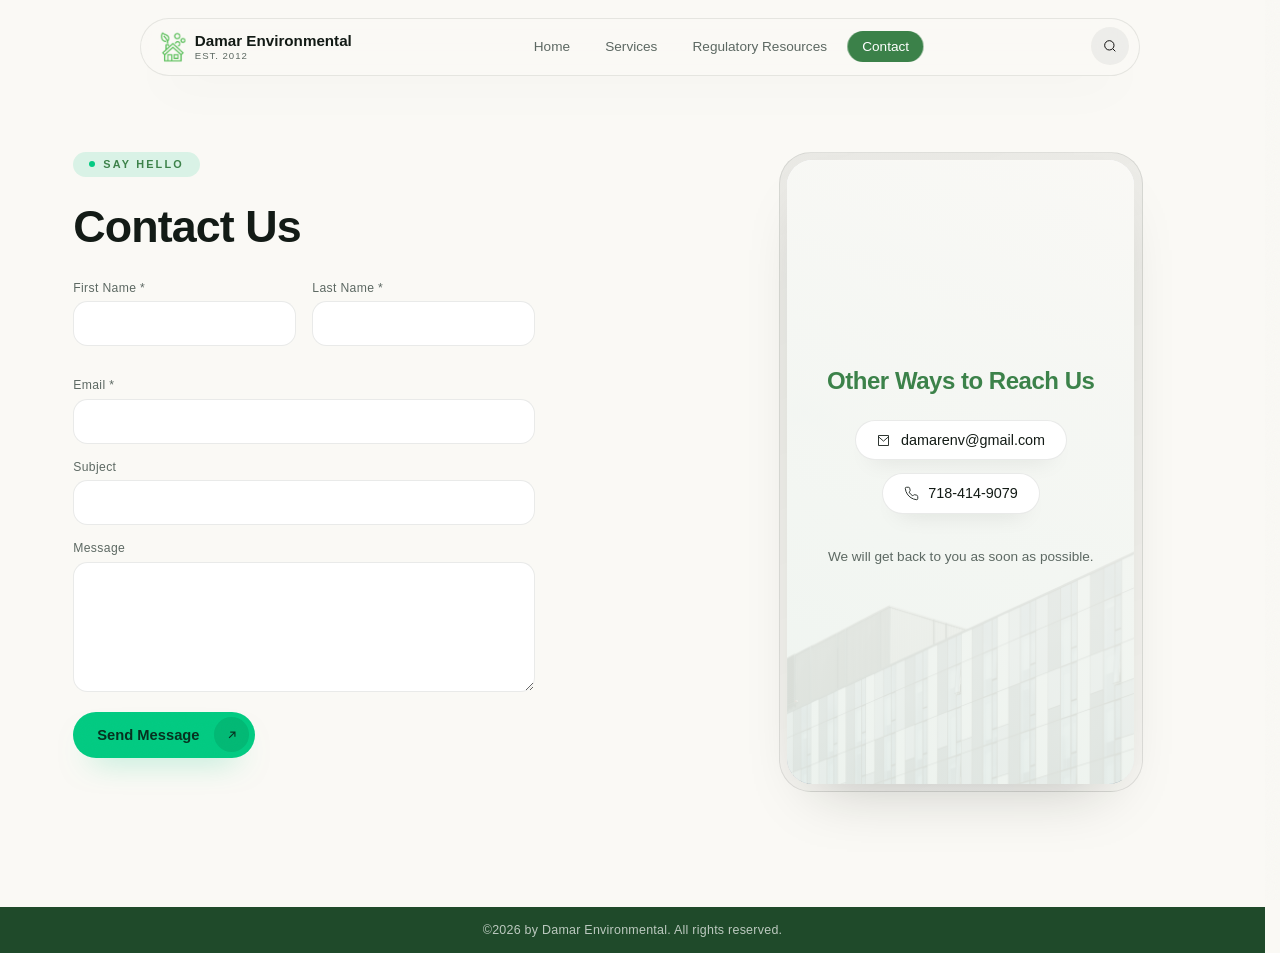
==== commit f244dc78: "Keep top bar static across pages, smooth page switches, shrink media - Skip the top bar intro when a" ====
--- a/contact/index.html
+++ b/contact/index.html
@@ -2,8 +2,33 @@
 <html lang="en">
 <head>
 <meta charset="UTF-8">
+<script>/* arriving from another page on this site (flag set in main.js): keep the top bar static, skip its intro */try{if(sessionStorage.getItem('navStatic')){sessionStorage.removeItem('navStatic');document.documentElement.classList.add('nav-static')}}catch(e){}</script>
+<link rel="preload" href="https://cdn.fontshare.com/wf/3RZHWSNONLLWJK3RLPEKUZOMM56GO4LJ/BPDRY7AHVI3MCDXXVXTQQ76H3UXA63S3/SB2OEB6IKZPRR6JT4GFJ2TFT6HBB6AZN.woff2" as="font" type="font/woff2" crossorigin>
+<link rel="preload" href="https://cdn.fontshare.com/wf/MFQT7HFGCR2L5ULQTW6YXYZXXHMPKLJ3/YWQ244D6TACUX5JBKATPOW5I5MGJ3G73/7YY3ZAAE3TRV2LANYOLXNHTPHLXVWTKH.woff2" as="font" type="font/woff2" crossorigin>
+<link rel="preload" href="https://cdn.fontshare.com/wf/FPDAZ2S6SW4QMSRIIKNNGTPM6VIXYMKO/5HNPQ453FRLIQWV2FNOBUU3FKTDZQVSG/Z3MGHFHX6DCTLQ55LJYRJ5MDCZPMFZU6.woff2" as="font" type="font/woff2" crossorigin>
 <meta name="viewport" content="width=device-width, initial-scale=1.0">
 <title>Contact | Damar Environmental</title>
+<meta name="description" content="Get in touch with Damar Environmental for environmental health and safety consulting across NYC, NYS, and NJ.">
+
+<link rel="icon" type="image/png" href="/images/favicon-32x32.png" sizes="32x32">
+<link rel="icon" type="image/png" href="/images/favicon-16x16.png" sizes="16x16">
+<link rel="icon" type="image/png" href="/images/favicon-512.png" sizes="512x512">
+<link rel="apple-touch-icon" href="/images/apple-touch-icon.png">
+<link rel="shortcut icon" href="/favicon.ico">
+
+<meta property="og:type" content="website">
+<meta property="og:site_name" content="Damar Environmental">
+<meta property="og:title" content="Contact | Damar Environmental">
+<meta property="og:description" content="Get in touch with Damar Environmental for environmental health and safety consulting across NYC, NYS, and NJ.">
+<meta property="og:url" content="https://damarenv.com/contact/">
+<meta property="og:image" content="https://damarenv.com/images/og-image.png">
+<meta property="og:image:width" content="1200">
+<meta property="og:image:height" content="630">
+<meta name="twitter:card" content="summary_large_image">
+<meta name="twitter:title" content="Contact | Damar Environmental">
+<meta name="twitter:description" content="Get in touch with Damar Environmental for environmental health and safety consulting across NYC, NYS, and NJ.">
+<meta name="twitter:image" content="https://damarenv.com/images/og-image.png">
+
 <link rel="stylesheet" href="../css/style.css">
 </head>
 <body>
@@ -80,6 +105,8 @@
         <label>Message</label>
         <textarea name="message"></textarea>
       </div>
+      <!-- honeypot: hidden from humans; Formspree discards any submission that fills it -->
+      <input type="text" name="_gotcha" style="display:none" tabindex="-1" autocomplete="off" aria-hidden="true">
       <button type="submit" class="btn">
         <span class="btn-label">Send Message</span>
         <span class="icon-circle">
--- a/css/style.css
+++ b/css/style.css
@@ -1,4 +1,14 @@
-@import url('https://api.fontshare.com/v2/css?f[]=clash-display@400,500,600,700&f[]=general-sans@400,500,600&display=optional');
+/* Fonts (Fontshare: Clash Display + General Sans), declared here directly instead of
+   @import-ing their CSS so the browser finds the files sooner. font-display: block
+   avoids flashing the fallback font on each page load; the top-bar faces are also
+   preloaded in every page's <head>. */
+@font-face { font-family: 'Clash Display'; src: url('https://cdn.fontshare.com/wf/VFMK2COV3DN37JR7JQ4CAOJPZ7KWKNY7/ODD5YJNDLHZZB2MIT3DPVH4EIHAMZ34D/BSY64LPTT3OPLVKAZKL3AHKRWZ3D74AC.woff2') format('woff2'); font-weight: 400; font-style: normal; font-display: block; }
+@font-face { font-family: 'Clash Display'; src: url('https://cdn.fontshare.com/wf/2GQIT54GKQY3JRFTSHS4ARTRNRQISSAA/3CIP5EBHRRHE5FVQU3VFROPUERNDSTDF/JTSL5QESUXATU47LCPUNHZQBDDIWDOSW.woff2') format('woff2'); font-weight: 500; font-style: normal; font-display: block; }
+@font-face { font-family: 'Clash Display'; src: url('https://cdn.fontshare.com/wf/FPDAZ2S6SW4QMSRIIKNNGTPM6VIXYMKO/5HNPQ453FRLIQWV2FNOBUU3FKTDZQVSG/Z3MGHFHX6DCTLQ55LJYRJ5MDCZPMFZU6.woff2') format('woff2'); font-weight: 600; font-style: normal; font-display: block; }
+@font-face { font-family: 'Clash Display'; src: url('https://cdn.fontshare.com/wf/BFBSY7LX5W2U2EROCLVVTQP4VS7S4PC3/IIUX4FGTMD2LK2VWD3RVTAS4SSMUN7B5/53RZKGODFYDW3QHTIL7IPOWTBCSUEZK7.woff2') format('woff2'); font-weight: 700; font-style: normal; font-display: block; }
+@font-face { font-family: 'General Sans'; src: url('https://cdn.fontshare.com/wf/MFQT7HFGCR2L5ULQTW6YXYZXXHMPKLJ3/YWQ244D6TACUX5JBKATPOW5I5MGJ3G73/7YY3ZAAE3TRV2LANYOLXNHTPHLXVWTKH.woff2') format('woff2'); font-weight: 400; font-style: normal; font-display: block; }
+@font-face { font-family: 'General Sans'; src: url('https://cdn.fontshare.com/wf/3RZHWSNONLLWJK3RLPEKUZOMM56GO4LJ/BPDRY7AHVI3MCDXXVXTQQ76H3UXA63S3/SB2OEB6IKZPRR6JT4GFJ2TFT6HBB6AZN.woff2') format('woff2'); font-weight: 500; font-style: normal; font-display: block; }
+@font-face { font-family: 'General Sans'; src: url('https://cdn.fontshare.com/wf/K46YRH762FH3QJ25IQM3VAXAKCHEXXW4/ISLWQPUZHZF33LRIOTBMFOJL57GBGQ4B/3ZLMEXZEQPLTEPMHTQDAUXP5ZZXCZAEN.woff2') format('woff2'); font-weight: 600; font-style: normal; font-display: block; }
 
 :root {
   /* brand (kept from original site) */
@@ -25,14 +35,30 @@
   --section-py: clamp(4.5rem, 9vw, 8rem);
 }
 
+/* smooth cross-fade between pages instead of a hard reload flash
+   (progressive enhancement — unsupported browsers get normal loads).
+   NOTE: must stay top-level — nesting this in @media silently disables
+   it in some browsers; mobile is opted out via skipTransition in main.js */
+@view-transition { navigation: auto; }
+
+/* the top bar is identical on both pages, so swap it in one frame rather
+   than cross-fading two copies (which makes its text dip and blink) */
+::view-transition-group(site-nav),
+::view-transition-new(site-nav) { animation: none; }
+::view-transition-old(site-nav) { display: none; }
+
 * { box-sizing: border-box; }
 
-html { scroll-behavior: smooth; }
+/* scrollbar-gutter: always reserve the scrollbar's space, so short pages
+   (contact) don't widen the viewport and nudge the centered top bar sideways */
+html { scroll-behavior: smooth; overflow-x: hidden; scrollbar-gutter: stable; }
 
 body {
   margin: 0;
   padding: 0;
   min-height: 100vh;
+  max-width: 100vw;
+  overflow-x: hidden;
   display: flex;
   flex-direction: column;
   font-family: var(--font-body);
@@ -114,6 +140,65 @@
   border-radius: 999px;
   box-shadow: 0 24px 48px -28px rgba(18, 26, 21, 0.35);
   transition: box-shadow 0.5s var(--ease);
+  /* keep the nav bar stable during page transitions instead of
+     fading with the rest of the page — makes it feel like one site */
+  view-transition-name: site-nav;
+  animation: nav-shell-arrive 0.82s var(--ease) both;
+}
+
+/* Page-load choreography: the shell establishes the bar first, then each
+   control resolves in place. Transform and opacity keep the fixed nav crisp. */
+@keyframes nav-shell-arrive {
+  from { opacity: 0; }
+  to { opacity: 1; }
+}
+
+@keyframes nav-mark-arrive {
+  from { opacity: 0; transform: translateY(7px) rotate(-9deg) scale(0.72); }
+  to { opacity: 1; transform: translateY(0) rotate(0) scale(1); }
+}
+
+@keyframes nav-item-arrive {
+  from { opacity: 0; }
+  to { opacity: 1; }
+}
+
+@keyframes nav-wordmark-arrive {
+  from { opacity: 0; transform: translateY(8px); }
+  to { opacity: 1; transform: translateY(0); }
+}
+
+@keyframes nav-action-arrive {
+  from { opacity: 0; transform: scale(0.68) rotate(-18deg); }
+  to { opacity: 1; transform: scale(1) rotate(0); }
+}
+
+@keyframes nav-pill-fill-arrive {
+  from { opacity: 0; transform: scaleX(0.68) scaleY(0.84); }
+  to { opacity: 1; transform: scaleX(1) scaleY(1); }
+}
+
+.brand-logo {
+  animation: nav-mark-arrive 0.68s var(--ease) 0.22s both;
+  transform-origin: 55% 58%;
+}
+
+.brand-text {
+  animation: nav-wordmark-arrive 0.62s var(--ease) 0.30s both;
+}
+
+.main-nav > li:not(.nav-pill) > a {
+  animation: nav-item-arrive 0.62s var(--ease) both;
+}
+
+.main-nav > li:nth-child(1) > a { animation-delay: 0.34s; }
+.main-nav > li:nth-child(2) > a { animation-delay: 0.40s; }
+.main-nav > li:nth-child(3) > a { animation-delay: 0.46s; }
+.main-nav > li:nth-child(4) > a { animation-delay: 0.52s; }
+
+.nav-actions {
+  animation: nav-action-arrive 0.7s var(--ease) 0.58s both;
+  transform-origin: center;
 }
 
 .site-nav .nav-row {
@@ -238,7 +323,12 @@
   background: rgba(18, 26, 21, 0.05);
 }
 
-.nav-search-result-item { flex-direction: column; align-items: flex-start; gap: 0.25rem; }
+.nav-search-result-item { flex-direction: column; align-items: stretch; gap: 0.25rem; min-width: 0; }
+
+.nav-search-result-item:not(:first-child),
+.nav-search-view-all {
+  border-top: 1px solid var(--hairline);
+}
 
 .nav-search-result-tag {
   font-size: 0.62rem;
@@ -246,6 +336,7 @@
   text-transform: uppercase;
   font-weight: 600;
   color: var(--green-dark);
+  overflow-wrap: break-word;
 }
 
 .nav-search-result-title {
@@ -253,6 +344,12 @@
   font-weight: 600;
   color: var(--ink);
   line-height: 1.4;
+  overflow-wrap: break-word;
+  word-break: break-word;
+  display: -webkit-box;
+  -webkit-box-orient: vertical;
+  -webkit-line-clamp: 2;
+  overflow: hidden;
 }
 
 .nav-search-view-all {
@@ -283,7 +380,7 @@
 }
 
 .overlay-search-results.is-open {
-  max-height: 50vh;
+  max-height: 34vh;
   overflow-y: auto;
   opacity: 1;
   margin-bottom: 1.6rem;
@@ -342,15 +439,31 @@
 
 .main-nav a.pill-target { color: var(--white); }
 
+/* before main.js builds the sliding pill, draw the current page's link as
+   already selected so it doesn't flash grey -> white on page changes; no
+   colour transition until the pill is in place */
+.main-nav:not(.pill-ready) a { transition: none; }
+.main-nav:not(.pill-ready) a.active { color: var(--white); }
+.nav-static .main-nav:not(.pill-ready) a.active { background: var(--green-dark); }
+
 .nav-pill {
   position: absolute;
   top: 0;
   left: 0;
   z-index: 0;
   border-radius: 999px;
-  background: var(--green-dark);
   pointer-events: none;
   transition: transform 0.5s var(--ease), width 0.5s var(--ease), height 0.5s var(--ease);
+}
+
+.nav-pill::before {
+  content: "";
+  position: absolute;
+  inset: 0;
+  border-radius: inherit;
+  background: var(--green-dark);
+  transform-origin: center;
+  animation: nav-pill-fill-arrive 0.65s var(--ease) 0.36s both;
 }
 
 .nav-pill.no-anim { transition: none; }
@@ -430,6 +543,8 @@
   justify-content: center;
   opacity: 0;
   pointer-events: none;
+  overflow-y: auto;
+  padding: 6rem 1.5rem 2rem;
   transition: opacity 0.5s var(--ease);
 }
 
@@ -464,6 +579,30 @@
 @media (max-width: 860px) {
   .main-nav, .nav-actions .icon-btn.search-btn, .nav-search-wrap { display: none; }
   .nav-toggle { display: block; width: 2.4rem; height: 2.4rem; }
+}
+
+/* arriving from another page on the site (class set in each page's <head>):
+   the bar is already there, so it stays put instead of replaying its intro */
+.nav-static .site-nav,
+.nav-static .brand-logo,
+.nav-static .brand-text,
+.nav-static .main-nav > li > a,
+.nav-static .nav-actions,
+.nav-static .nav-pill,
+.nav-static .nav-pill::before {
+  animation: none;
+}
+
+@media (prefers-reduced-motion: reduce) {
+  .site-nav,
+  .brand-logo,
+  .brand-text,
+  .main-nav > li > a,
+  .nav-actions,
+  .nav-pill,
+  .nav-pill::before {
+    animation: none;
+  }
 }
 
 /* ---------- buttons ---------- */
@@ -550,7 +689,7 @@
   background: var(--green-deep);
   color: rgba(255,255,255,0.7);
   text-align: center;
-  padding: 2.2rem 1rem;
+  padding: 1rem 1rem;
   font-size: 0.78rem;
   letter-spacing: 0.02em;
   margin-top: auto;
@@ -964,6 +1103,18 @@
 }
 
 .result-card:hover { transform: translateY(-3px); }
+
+/* while revealing, cards use the same fade/rise/unblur as every other
+   .reveal (the hover transition above would otherwise override it), staggered
+   by --reveal-delay; once settled (class added by search-results.js) they
+   switch back to the quick, undelayed hover lift */
+.search-results-list > .reveal {
+  transition:
+    opacity 1s var(--ease-soft) var(--reveal-delay, 0s),
+    transform 1s var(--ease-soft) var(--reveal-delay, 0s),
+    filter 1s var(--ease-soft) var(--reveal-delay, 0s);
+}
+.result-card.reveal.settled { transition: transform 0.5s var(--ease); }
 
 .result-card .bezel-inner { padding: 1.8rem 2rem; transition: box-shadow 0.5s var(--ease); }
 
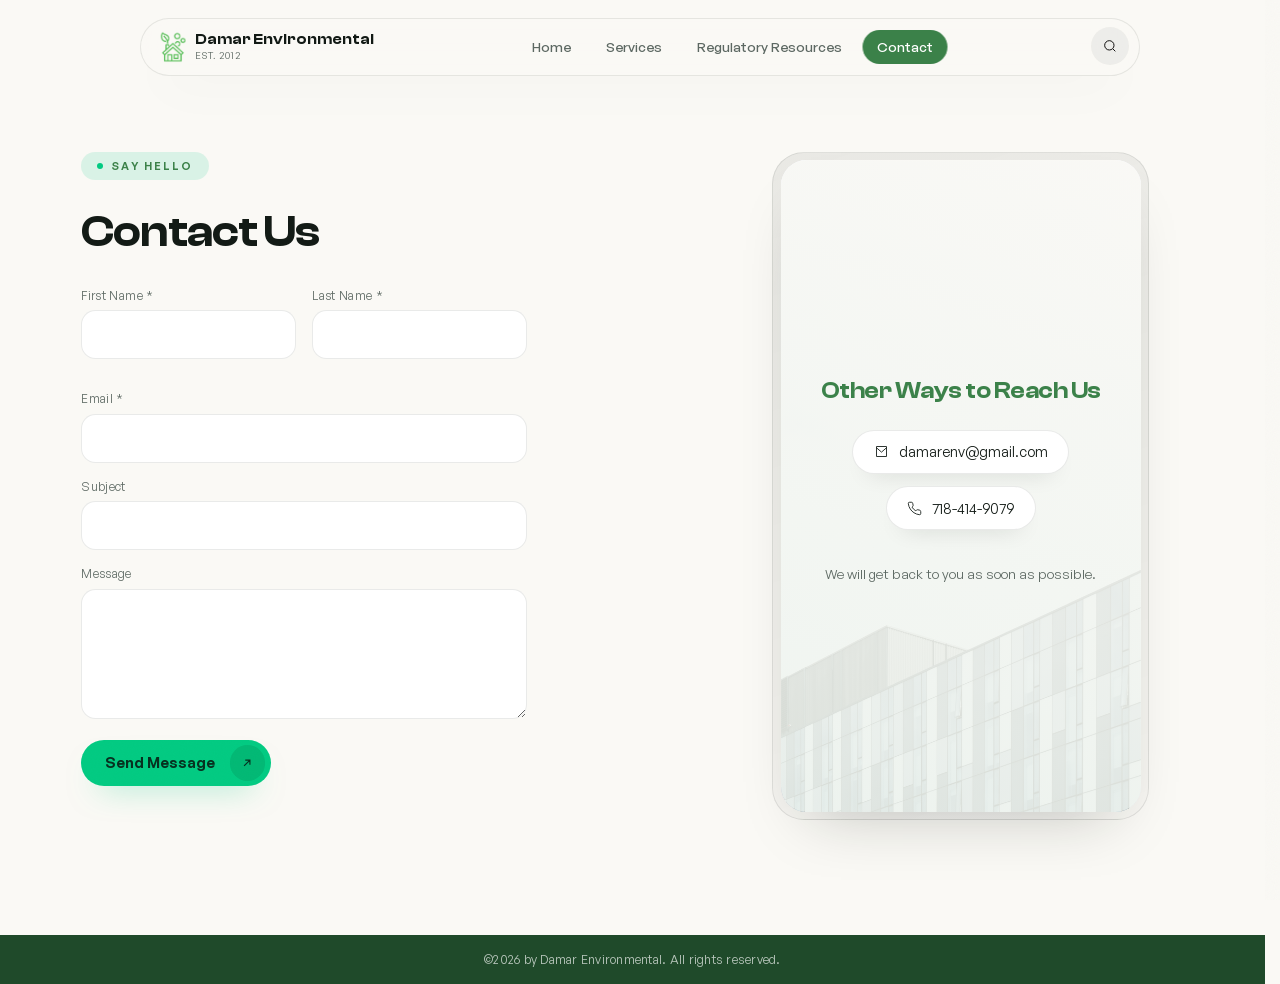
==== commit f07d07c1: "Fix accessibility, motion, and performance issues - Let modified clicks (ctrl/cmd/shift/middle) on n" ====
--- a/contact/index.html
+++ b/contact/index.html
@@ -3,9 +3,9 @@
 <head>
 <meta charset="UTF-8">
 <script>/* arriving from another page on this site (flag set in main.js): keep the top bar static, skip its intro */try{if(sessionStorage.getItem('navStatic')){sessionStorage.removeItem('navStatic');document.documentElement.classList.add('nav-static')}}catch(e){}</script>
-<link rel="preload" href="https://cdn.fontshare.com/wf/3RZHWSNONLLWJK3RLPEKUZOMM56GO4LJ/BPDRY7AHVI3MCDXXVXTQQ76H3UXA63S3/SB2OEB6IKZPRR6JT4GFJ2TFT6HBB6AZN.woff2" as="font" type="font/woff2" crossorigin>
-<link rel="preload" href="https://cdn.fontshare.com/wf/MFQT7HFGCR2L5ULQTW6YXYZXXHMPKLJ3/YWQ244D6TACUX5JBKATPOW5I5MGJ3G73/7YY3ZAAE3TRV2LANYOLXNHTPHLXVWTKH.woff2" as="font" type="font/woff2" crossorigin>
-<link rel="preload" href="https://cdn.fontshare.com/wf/FPDAZ2S6SW4QMSRIIKNNGTPM6VIXYMKO/5HNPQ453FRLIQWV2FNOBUU3FKTDZQVSG/Z3MGHFHX6DCTLQ55LJYRJ5MDCZPMFZU6.woff2" as="font" type="font/woff2" crossorigin>
+<link rel="preload" href="../fonts/general-sans-500.woff2" as="font" type="font/woff2" crossorigin>
+<link rel="preload" href="../fonts/general-sans-400.woff2" as="font" type="font/woff2" crossorigin>
+<link rel="preload" href="../fonts/clash-display-600.woff2" as="font" type="font/woff2" crossorigin>
 <meta name="viewport" content="width=device-width, initial-scale=1.0">
 <title>Contact | Damar Environmental</title>
 <meta name="description" content="Get in touch with Damar Environmental for environmental health and safety consulting across NYC, NYS, and NJ.">
@@ -20,6 +20,7 @@
 <meta property="og:site_name" content="Damar Environmental">
 <meta property="og:title" content="Contact | Damar Environmental">
 <meta property="og:description" content="Get in touch with Damar Environmental for environmental health and safety consulting across NYC, NYS, and NJ.">
+<link rel="canonical" href="https://damarenv.com/contact/">
 <meta property="og:url" content="https://damarenv.com/contact/">
 <meta property="og:image" content="https://damarenv.com/images/og-image.png">
 <meta property="og:image:width" content="1200">
@@ -30,6 +31,7 @@
 <meta name="twitter:image" content="https://damarenv.com/images/og-image.png">
 
 <link rel="stylesheet" href="../css/style.css">
+<noscript><style>.reveal{opacity:1;transform:none;filter:none}</style></noscript>
 </head>
 <body>
 <div class="grain"></div>
@@ -50,17 +52,17 @@
       <li><a href="index.html" class="active">Contact</a></li>
     </ul>
     <div class="nav-actions">
-      <button class="icon-btn search-btn" aria-label="Search" type="button">
+      <button class="icon-btn search-btn" aria-label="Search" aria-expanded="false" type="button">
         <svg class="icon-search" viewBox="0 0 24 24" fill="none" stroke="currentColor" stroke-width="1.4"><circle cx="11" cy="11" r="7"/><path d="M20 20l-3.5-3.5"/></svg>
         <svg class="icon-close" viewBox="0 0 24 24" fill="none" stroke="currentColor" stroke-width="1.4"><path d="M6 6l12 12M18 6L6 18"/></svg>
       </button>
-      <button class="icon-btn nav-toggle" aria-label="Menu">
+      <button class="icon-btn nav-toggle" aria-label="Menu" aria-expanded="false" type="button">
         <span></span><span></span><span></span>
       </button>
     </div>
     <div class="nav-search-wrap">
       <svg width="16" height="16" viewBox="0 0 24 24" fill="none" stroke="currentColor" stroke-width="1.4"><circle cx="11" cy="11" r="7"/><path d="M20 20l-3.5-3.5"/></svg>
-      <input type="search" class="nav-search-input" placeholder="Search the regulations...">
+      <input type="search" class="nav-search-input" aria-label="Search the regulations" placeholder="Search the regulations...">
     </div>
   </div>
 </nav>
@@ -68,7 +70,7 @@
 <div class="nav-overlay">
   <div class="nav-overlay-search">
     <svg width="16" height="16" viewBox="0 0 24 24" fill="none" stroke="currentColor" stroke-width="1.4"><circle cx="11" cy="11" r="7"/><path d="M20 20l-3.5-3.5"/></svg>
-    <input type="search" class="overlay-search-input" placeholder="Search the regulations...">
+    <input type="search" class="overlay-search-input" aria-label="Search the regulations" placeholder="Search the regulations...">
   </div>
   <ul>
     <li><a href="../index.html">Home</a></li>
@@ -85,25 +87,25 @@
     <form id="contactForm">
       <div class="form-row">
         <div class="field">
-          <label>First Name *</label>
-          <input type="text" name="firstName" required>
+          <label for="firstName">First Name *</label>
+          <input type="text" id="firstName" name="firstName" required>
         </div>
         <div class="field">
-          <label>Last Name *</label>
-          <input type="text" name="lastName" required>
+          <label for="lastName">Last Name *</label>
+          <input type="text" id="lastName" name="lastName" required>
         </div>
       </div>
       <div class="field">
-        <label>Email *</label>
-        <input type="email" name="email" required>
+        <label for="email">Email *</label>
+        <input type="email" id="email" name="email" required>
       </div>
       <div class="field">
-        <label>Subject</label>
-        <input type="text" name="subject">
+        <label for="subject">Subject</label>
+        <input type="text" id="subject" name="subject">
       </div>
       <div class="field">
-        <label>Message</label>
-        <textarea name="message"></textarea>
+        <label for="message">Message</label>
+        <textarea id="message" name="message"></textarea>
       </div>
       <!-- honeypot: hidden from humans; Formspree discards any submission that fills it -->
       <input type="text" name="_gotcha" style="display:none" tabindex="-1" autocomplete="off" aria-hidden="true">
--- a/css/style.css
+++ b/css/style.css
@@ -1,14 +1,15 @@
-/* Fonts (Fontshare: Clash Display + General Sans), declared here directly instead of
-   @import-ing their CSS so the browser finds the files sooner. font-display: block
-   avoids flashing the fallback font on each page load; the top-bar faces are also
-   preloaded in every page's <head>. */
-@font-face { font-family: 'Clash Display'; src: url('https://cdn.fontshare.com/wf/VFMK2COV3DN37JR7JQ4CAOJPZ7KWKNY7/ODD5YJNDLHZZB2MIT3DPVH4EIHAMZ34D/BSY64LPTT3OPLVKAZKL3AHKRWZ3D74AC.woff2') format('woff2'); font-weight: 400; font-style: normal; font-display: block; }
-@font-face { font-family: 'Clash Display'; src: url('https://cdn.fontshare.com/wf/2GQIT54GKQY3JRFTSHS4ARTRNRQISSAA/3CIP5EBHRRHE5FVQU3VFROPUERNDSTDF/JTSL5QESUXATU47LCPUNHZQBDDIWDOSW.woff2') format('woff2'); font-weight: 500; font-style: normal; font-display: block; }
-@font-face { font-family: 'Clash Display'; src: url('https://cdn.fontshare.com/wf/FPDAZ2S6SW4QMSRIIKNNGTPM6VIXYMKO/5HNPQ453FRLIQWV2FNOBUU3FKTDZQVSG/Z3MGHFHX6DCTLQ55LJYRJ5MDCZPMFZU6.woff2') format('woff2'); font-weight: 600; font-style: normal; font-display: block; }
-@font-face { font-family: 'Clash Display'; src: url('https://cdn.fontshare.com/wf/BFBSY7LX5W2U2EROCLVVTQP4VS7S4PC3/IIUX4FGTMD2LK2VWD3RVTAS4SSMUN7B5/53RZKGODFYDW3QHTIL7IPOWTBCSUEZK7.woff2') format('woff2'); font-weight: 700; font-style: normal; font-display: block; }
-@font-face { font-family: 'General Sans'; src: url('https://cdn.fontshare.com/wf/MFQT7HFGCR2L5ULQTW6YXYZXXHMPKLJ3/YWQ244D6TACUX5JBKATPOW5I5MGJ3G73/7YY3ZAAE3TRV2LANYOLXNHTPHLXVWTKH.woff2') format('woff2'); font-weight: 400; font-style: normal; font-display: block; }
-@font-face { font-family: 'General Sans'; src: url('https://cdn.fontshare.com/wf/3RZHWSNONLLWJK3RLPEKUZOMM56GO4LJ/BPDRY7AHVI3MCDXXVXTQQ76H3UXA63S3/SB2OEB6IKZPRR6JT4GFJ2TFT6HBB6AZN.woff2') format('woff2'); font-weight: 500; font-style: normal; font-display: block; }
-@font-face { font-family: 'General Sans'; src: url('https://cdn.fontshare.com/wf/K46YRH762FH3QJ25IQM3VAXAKCHEXXW4/ISLWQPUZHZF33LRIOTBMFOJL57GBGQ4B/3ZLMEXZEQPLTEPMHTQDAUXP5ZZXCZAEN.woff2') format('woff2'); font-weight: 600; font-style: normal; font-display: block; }
+/* Fonts (Fontshare: Clash Display + General Sans), self-hosted in /fonts so they
+   don't depend on Fontshare's hashed CDN URLs. font-display: fallback hides text
+   for at most ~100ms, then shows the fallback font rather than leaving the page
+   blank on a slow connection; the top-bar faces are also preloaded in every
+   page's <head> so they normally arrive inside that window. */
+@font-face { font-family: 'Clash Display'; src: url('../fonts/clash-display-400.woff2') format('woff2'); font-weight: 400; font-style: normal; font-display: fallback; }
+@font-face { font-family: 'Clash Display'; src: url('../fonts/clash-display-500.woff2') format('woff2'); font-weight: 500; font-style: normal; font-display: fallback; }
+@font-face { font-family: 'Clash Display'; src: url('../fonts/clash-display-600.woff2') format('woff2'); font-weight: 600; font-style: normal; font-display: fallback; }
+@font-face { font-family: 'Clash Display'; src: url('../fonts/clash-display-700.woff2') format('woff2'); font-weight: 700; font-style: normal; font-display: fallback; }
+@font-face { font-family: 'General Sans'; src: url('../fonts/general-sans-400.woff2') format('woff2'); font-weight: 400; font-style: normal; font-display: fallback; }
+@font-face { font-family: 'General Sans'; src: url('../fonts/general-sans-500.woff2') format('woff2'); font-weight: 500; font-style: normal; font-display: fallback; }
+@font-face { font-family: 'General Sans'; src: url('../fonts/general-sans-600.woff2') format('woff2'); font-weight: 600; font-style: normal; font-display: fallback; }
 
 :root {
   /* brand (kept from original site) */
@@ -453,7 +454,7 @@
   z-index: 0;
   border-radius: 999px;
   pointer-events: none;
-  transition: transform 0.5s var(--ease), width 0.5s var(--ease), height 0.5s var(--ease);
+  transition: transform 0.5s var(--ease), width 0.5s var(--ease), height 0.5s var(--ease), opacity 0.3s var(--ease);
 }
 
 .nav-pill::before {
@@ -467,6 +468,8 @@
 }
 
 .nav-pill.no-anim { transition: none; }
+/* no current page in the nav (search results, 404): hide until hovered */
+.nav-pill.is-hidden { opacity: 0; }
 
 .nav-actions {
   display: flex;
@@ -1300,6 +1303,38 @@
 
 .field textarea { min-height: 130px; resize: vertical; }
 
+/* inline validation (contact-form.js), replacing the browser's bubble */
+.field.has-error input, .field.has-error textarea { border-color: rgba(179, 38, 30, 0.5); }
+.field.has-error input:focus, .field.has-error textarea:focus {
+  border-color: #b3261e;
+  box-shadow: 0 0 0 4px rgba(179, 38, 30, 0.08);
+}
+
+.field-error {
+  display: flex;
+  align-items: center;
+  gap: 0.45rem;
+  margin: 0.45rem 0 0 0.25rem;
+  font-size: 0.76rem;
+  letter-spacing: 0.01em;
+  color: #b3261e;
+  animation: field-error-in 0.3s var(--ease) both;
+}
+
+.field-error::before {
+  content: "";
+  width: 5px;
+  height: 5px;
+  border-radius: 50%;
+  background: currentColor;
+  flex-shrink: 0;
+}
+
+@keyframes field-error-in {
+  from { opacity: 0; transform: translateY(-4px); }
+  to { opacity: 1; transform: none; }
+}
+
 .btn:disabled { opacity: 0.55; cursor: not-allowed; box-shadow: none; transform: none; }
 .btn:disabled .icon-circle { transform: none; }
 
@@ -1368,3 +1403,22 @@
 .contact-chip:active { transform: translateY(0) scale(0.97); }
 
 .contact-info-col .muted { color: var(--ink-soft); font-size: 0.85rem; margin-top: 1.4rem; }
+
+/* reduced motion: show content without the scroll-in reveals, page
+   cross-fades or smooth scrolling (the top bar intro is handled above, the
+   hero video is paused in main.js). Kept last so it beats the result-card
+   reveal transitions. */
+@media (prefers-reduced-motion: reduce) {
+  html { scroll-behavior: auto; }
+  .reveal,
+  .search-results-list > .reveal,
+  .result-card.reveal.settled {
+    opacity: 1;
+    transform: none;
+    filter: none;
+    transition: none;
+  }
+  ::view-transition-group(*),
+  ::view-transition-old(*),
+  ::view-transition-new(*) { animation: none !important; }
+}
